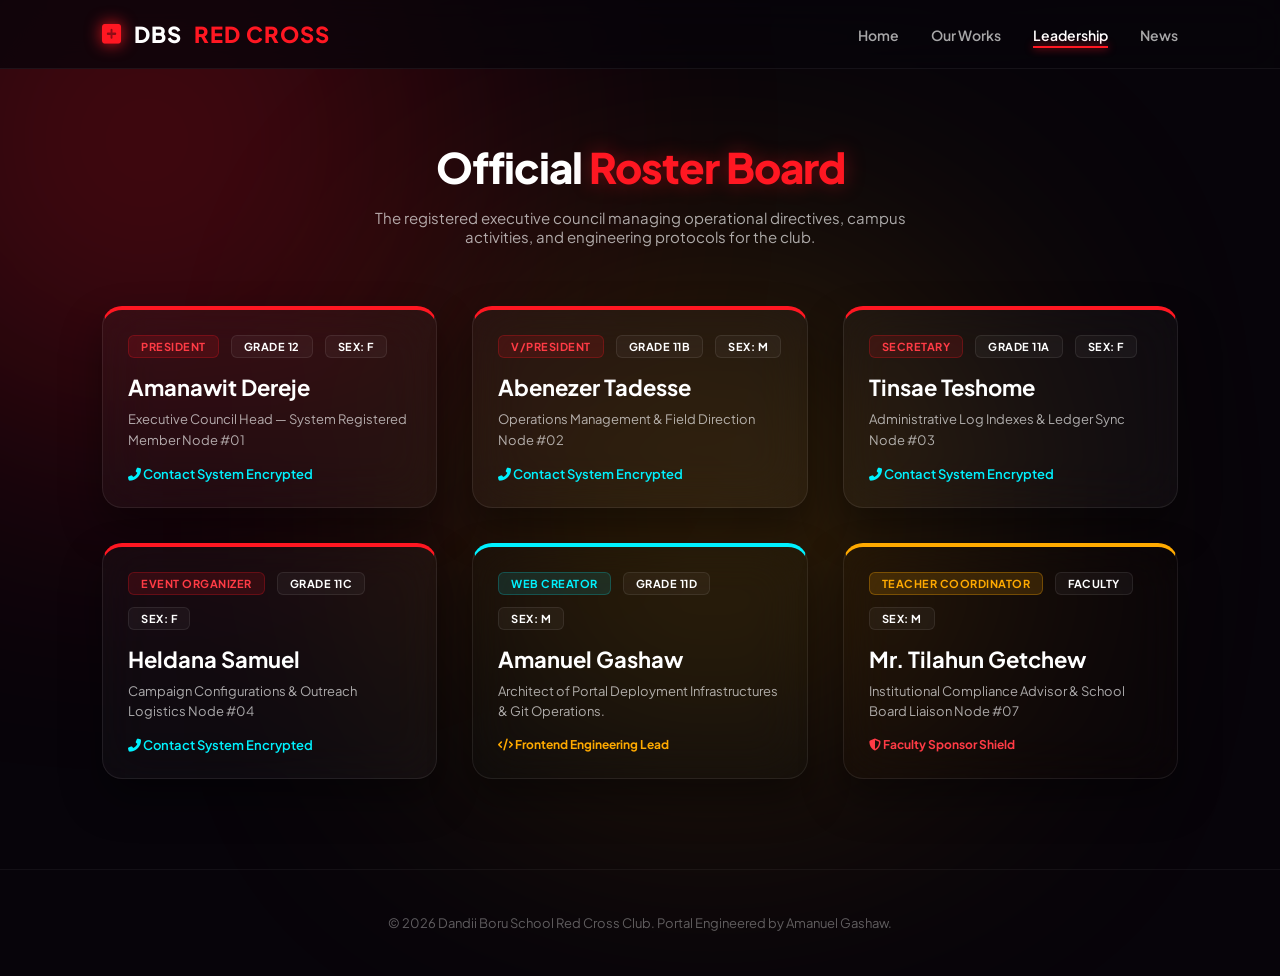
==== leadership.html @ 4b4bf2bd "Add files via upload" ====
<!DOCTYPE html>
<html lang="en">
<head>
    <meta charset="UTF-8">
    <meta name="viewport" content="width=device-width, initial-scale=1.0">
    <title>Club Leadership | Dandii Boru School Red Cross</title>
    <link rel="icon" type="image/svg+xml" href="data:image/svg+xml,<svg xmlns='http://www.w3.org/2000/svg' viewBox='0 0 24 24'><path fill='%23ff1722' d='M9 2h6v7h7v6h-7v7H9v-7H2V9h7V2z'/></svg>">
    <link rel="stylesheet" href="https://cdnjs.cloudflare.com/ajax/libs/font-awesome/6.4.0/css/all.min.css">
    <link rel="stylesheet" href="style.css">
</head>
<body>
    <div class="glow-orb orb-1"></div>
    <div class="glow-orb orb-3"></div>

    <nav class="navbar">
        <div class="logo"><i class="fas fa-plus-square"></i> DBS <span>RED CROSS</span></div>
        <ul class="nav-links">
            <li><a href="index.html">Home</a></li>
            <li><a href="works.html">Our Works</a></li>
            <li><a href="leadership.html" class="active">Leadership</a></li>
            <li><a href="news.html">News</a></li>
        </ul>
    </nav>

    <section class="menu-section" style="padding-top: 140px;">
        <h2 class="section-title">Official <span>Roster Board</span></h2>
        <p style="text-align: center; max-width: 600px; margin: 0 auto 60px auto; color: var(--text-muted); font-size: 15px;">
            The registered executive council managing operational directives, campus activities, and engineering protocols for the club.
        </p>
        
        <div class="menu-grid">
            <div class="glass-card menu-card" style="border-top: 4px solid var(--neon-crimson);">
                <div class="card-info">
                    <div class="meta-row"><span class="badge crimson">President</span><span class="badge dark">Grade 12</span><span class="badge dark">Sex: F</span></div>
                    <h3>Amanawit Dereje</h3>
                    <p style="font-size: 13px; margin-bottom: 15px; color: var(--text-muted);">Executive Council Head — System Registered Member Node #01</p>
                    <div style="font-size: 13px; color: var(--cyan-accent); font-weight: 600;"><i class="fas fa-phone-alt"></i> Contact System Encrypted</div>
                </div>
            </div>

            <div class="glass-card menu-card" style="border-top: 4px solid var(--neon-crimson);">
                <div class="card-info">
                    <div class="meta-row"><span class="badge crimson">V/President</span><span class="badge dark">Grade 11B</span><span class="badge dark">Sex: M</span></div>
                    <h3>Abenezer Tadesse</h3>
                    <p style="font-size: 13px; margin-bottom: 15px; color: var(--text-muted);">Operations Management & Field Direction Node #02</p>
                    <div style="font-size: 13px; color: var(--cyan-accent); font-weight: 600;"><i class="fas fa-phone-alt"></i> Contact System Encrypted</div>
                </div>
            </div>

            <div class="glass-card menu-card" style="border-top: 4px solid var(--neon-crimson);">
                <div class="card-info">
                    <div class="meta-row"><span class="badge crimson">Secretary</span><span class="badge dark">Grade 11A</span><span class="badge dark">Sex: F</span></div>
                    <h3>Tinsae Teshome</h3>
                    <p style="font-size: 13px; margin-bottom: 15px; color: var(--text-muted);">Administrative Log Indexes & Ledger Sync Node #03</p>
                    <div style="font-size: 13px; color: var(--cyan-accent); font-weight: 600;"><i class="fas fa-phone-alt"></i> Contact System Encrypted</div>
                </div>
            </div>

            <div class="glass-card menu-card" style="border-top: 4px solid var(--neon-crimson);">
                <div class="card-info">
                    <div class="meta-row"><span class="badge crimson">Event Organizer</span><span class="badge dark">Grade 11C</span><span class="badge dark">Sex: F</span></div>
                    <h3>Heldana Samuel</h3>
                    <p style="font-size: 13px; margin-bottom: 15px; color: var(--text-muted);">Campaign Configurations & Outreach Logistics Node #04</p>
                    <div style="font-size: 13px; color: var(--cyan-accent); font-weight: 600;"><i class="fas fa-phone-alt"></i> Contact System Encrypted</div>
                </div>
            </div>

            <div class="glass-card menu-card" style="border-top: 4px solid var(--cyan-accent); background: rgba(0, 242, 255, 0.01);">
                <div class="card-info">
                    <div class="meta-row"><span class="badge cyan">Web Creator</span><span class="badge dark">Grade 11D</span><span class="badge dark">Sex: M</span></div>
                    <h3>Amanuel Gashaw</h3>
                    <p style="font-size: 13px; margin-bottom: 15px; color: var(--text-muted);">Architect of Portal Deployment Infrastructures & Git Operations.</p>
                    <div style="font-size: 12px; color: var(--gold-accent); font-weight: 700;"><i class="fas fa-code"></i> Frontend Engineering Lead</div>
                </div>
            </div>

            <div class="glass-card menu-card" style="border-top: 4px solid var(--gold-accent); background: rgba(255, 170, 0, 0.01);">
                <div class="card-info">
                    <div class="meta-row"><span class="badge" style="background:rgba(255,170,0,0.15); color:var(--gold-accent); border-color:rgba(255,170,0,0.3);">Teacher Coordinator</span><span class="badge dark">Faculty</span><span class="badge dark">Sex: M</span></div>
                    <h3>Mr. Tilahun Getchew</h3>
                    <p style="font-size: 13px; margin-bottom: 15px; color: var(--text-muted);">Institutional Compliance Advisor & School Board Liaison Node #07</p>
                    <div style="font-size: 12px; color: #ff3b45; font-weight: 700;"><i class="fas fa-shield-alt"></i> Faculty Sponsor Shield</div>
                </div>
            </div>
        </div>
    </section>

    <footer class="footer">
        <p>&copy; 2026 Dandii Boru School Red Cross Club. Portal Engineered by Amanuel Gashaw.</p>
    </footer>
</body>
</html>
---- style.css ----
@import url('https://fonts.googleapis.com/css2?family=Plus+Jakarta+Sans:wght@300;400;500;600;700;800&display=swap');

:root {
    --bg-primary: #07040a;
    --card-bg: rgba(255, 255, 255, 0.03);
    --card-border: rgba(255, 255, 255, 0.08);
    --neon-crimson: #ff1722;
    --neon-glow: rgba(255, 23, 34, 0.4);
    --cyan-accent: #00f2ff;
    --gold-accent: #ffaa00;
    --text-main: #ffffff;
    --text-muted: rgba(255, 255, 255, 0.65);
}

* {
    margin: 0;
    padding: 0;
    box-sizing: border-box;
    font-family: 'Plus Jakarta Sans', sans-serif;
    scroll-behavior: smooth;
}

body {
    background: var(--bg-primary);
    color: var(--text-main);
    overflow-x: hidden;
    position: relative;
    min-height: 100vh;
}

.glow-orb {
    position: fixed;
    border-radius: 50%;
    filter: blur(160px);
    z-index: -1;
    opacity: 0.35;
    pointer-events: none;
    animation: pulseMesh 12s infinite alternate ease-in-out;
}
.orb-1 { width: 550px; height: 550px; background: var(--neon-crimson); top: -15%; left: -10%; }
.orb-2 { width: 450px; height: 450px; background: var(--cyan-accent); bottom: -10%; right: -5%; animation-delay: -4s; }
.orb-3 { width: 400px; height: 400px; background: var(--gold-accent); top: 35%; left: 40%; animation-delay: -8s; }

@keyframes pulseMesh {
    0% { transform: translateY(0) scale(1) rotate(0deg); }
    100% { transform: translateY(50px) scale(1.1) rotate(15deg); }
}

.navbar {
    display: flex;
    justify-content: space-between;
    align-items: center;
    padding: 20px 8%;
    background: rgba(7, 4, 10, 0.75);
    backdrop-filter: blur(20px);
    -webkit-backdrop-filter: blur(20px);
    position: fixed;
    width: 100%;
    top: 0;
    z-index: 1000;
    border-bottom: 1px solid rgba(255, 255, 255, 0.06);
}
.logo {
    font-size: 22px;
    font-weight: 800;
    letter-spacing: 1px;
    display: flex;
    align-items: center;
    gap: 12px;
}
.logo i {
    color: var(--neon-crimson);
    filter: drop-shadow(0 0 8px var(--neon-crimson));
}
.logo span { color: var(--neon-crimson); }

.nav-links { display: flex; list-style: none; gap: 32px; }
.nav-links a {
    color: var(--text-muted);
    text-decoration: none;
    font-weight: 600;
    font-size: 14px;
    transition: all 0.3s ease;
    position: relative;
    padding: 4px 0;
}
.nav-links a:hover, .nav-links a.active { color: var(--text-main); }
.nav-links a::after {
    content: '';
    position: absolute;
    bottom: 0;
    left: 0;
    width: 0;
    height: 2px;
    background: var(--neon-crimson);
    transition: width 0.3s ease;
    box-shadow: 0 0 8px var(--neon-crimson);
}
.nav-links a:hover::after, .nav-links a.active::after { width: 100%; }

.hero-section {
    min-height: 95vh;
    display: flex;
    align-items: center;
    justify-content: space-between;
    padding: 140px 8% 60px 8%;
    gap: 60px;
}
.hero-content { max-width: 620px; }
.neon-text {
    font-size: 56px;
    font-weight: 800;
    line-height: 1.15;
    margin-bottom: 25px;
    letter-spacing: -1.5px;
}
.neon-text .highlight {
    color: var(--neon-crimson);
    text-shadow: 0 0 30px var(--neon-glow);
}
.hero-subtitle {
    font-size: 16px;
    color: var(--text-muted);
    line-height: 1.75;
    margin-bottom: 40px;
}

.cta-container { display: flex; gap: 20px; flex-wrap: wrap; }
.btn {
    padding: 14px 32px;
    border-radius: 100px;
    text-decoration: none;
    font-weight: 600;
    font-size: 15px;
    transition: all 0.4s cubic-bezier(0.165, 0.84, 0.44, 1);
    display: inline-flex;
    align-items: center;
    gap: 12px;
    cursor: pointer;
    border: none;
}
.btn-primary {
    background: linear-gradient(135deg, var(--neon-crimson), #b5000b);
    color: white;
    box-shadow: 0 0 25px rgba(255, 23, 34, 0.35);
}
.btn-primary:hover {
    transform: translateY(-4px) scale(1.02);
    box-shadow: 0 0 35px rgba(255, 23, 34, 0.6);
}
.btn-secondary {
    background: rgba(255, 255, 255, 0.05);
    color: white;
    border: 1px solid rgba(255, 255, 255, 0.15);
}
.btn-secondary:hover {
    background: white;
    color: var(--bg-primary);
    transform: translateY(-4px);
}

.hero-visual-container { flex: 1; display: flex; justify-content: center; }
.visual-card {
    background: var(--card-bg);
    backdrop-filter: blur(25px);
    -webkit-backdrop-filter: blur(25px);
    border: 1px solid var(--card-border);
    border-radius: 24px;
    padding: 16px;
    max-width: 460px;
    position: relative;
    box-shadow: 0 30px 60px rgba(0,0,0,0.6);
    transition: all 0.4s cubic-bezier(0.165, 0.84, 0.44, 1);
}
.visual-card:hover {
    transform: rotateX(4deg) rotateY(-4deg) translateY(-8px);
    border-color: rgba(255, 23, 34, 0.3);
    box-shadow: 0 40px 70px rgba(255, 23, 34, 0.15);
}
.hero-image { width: 100%; height: auto; border-radius: 16px; display: block; }
.floating-badge {
    position: absolute;
    bottom: -15px;
    left: -15px;
    background: linear-gradient(135deg, var(--neon-crimson), #7a0006);
    padding: 12px 24px;
    border-radius: 16px;
    display: flex;
    align-items: center;
    gap: 10px;
    font-weight: 700;
    font-size: 13px;
    box-shadow: 0 12px 30px rgba(255, 23, 34, 0.45);
}

.menu-section { padding: 90px 8%; }
.section-title {
    text-align: center;
    font-size: 42px;
    font-weight: 800;
    margin-bottom: 15px;
    letter-spacing: -1px;
}
.section-title span {
    color: var(--neon-crimson);
    text-shadow: 0 0 20px var(--neon-glow);
}
.menu-grid {
    display: grid;
    grid-template-columns: repeat(auto-fit, minmax(320px, 1fr));
    gap: 35px;
}

.glass-card {
    background: var(--card-bg);
    backdrop-filter: blur(25px);
    -webkit-backdrop-filter: blur(25px);
    border: 1px solid var(--card-border);
    border-radius: 20px;
    box-shadow: 0 20px 40px rgba(0,0,0,0.4);
    transition: all 0.4s cubic-bezier(0.165, 0.84, 0.44, 1);
}
.menu-card { overflow: hidden; position: relative; }
.menu-card:hover {
    transform: translateY(-8px);
    border-color: rgba(255, 23, 34, 0.3);
    box-shadow: 0 20px 40px rgba(255, 23, 34, 0.12);
}
.card-img-container { width: 100%; height: 240px; overflow: hidden; padding: 12px 12px 0 12px; position: relative; }
.card-image { width: 100%; height: 100%; object-fit: cover; border-radius: 12px; transition: transform 0.5s ease; }
.menu-card:hover .card-image { transform: scale(1.04); }

.card-info { padding: 25px; }
.card-info h3 { font-size: 22px; font-weight: 700; margin-bottom: 8px; color: var(--text-main); }
.card-info p { font-size: 14px; color: var(--text-muted); line-height: 1.6; }

.meta-row { display: flex; gap: 12px; margin-bottom: 15px; flex-wrap: wrap; }
.badge {
    padding: 4px 12px;
    border-radius: 6px;
    font-size: 11px;
    font-weight: 700;
    text-transform: uppercase;
    letter-spacing: 0.5px;
    border: 1px solid rgba(255,255,255,0.08);
}
.badge.crimson { background: rgba(255, 23, 34, 0.12); color: #ff3b45; border-color: rgba(255, 23, 34, 0.25); }
.badge.cyan { background: rgba(0, 242, 255, 0.1); color: var(--cyan-accent); border-color: rgba(0, 242, 255, 0.2); }
.badge.dark { background: rgba(255,255,255,0.04); color: var(--text-main); }

.dropdown-card {
    background: rgba(255, 255, 255, 0.02);
    border: 1px solid rgba(255, 255, 255, 0.06);
    border-left: 4px solid rgba(255, 255, 255, 0.2);
    border-radius: 14px;
    margin-bottom: 25px;
    overflow: hidden;
    transition: all 0.3s cubic-bezier(0.165, 0.84, 0.44, 1);
}
.dropdown-card:hover {
    background: rgba(255, 255, 255, 0.04);
    border-left-color: var(--neon-crimson);
}
.dropdown-header {
    width: 100%;
    background: none;
    border: none;
    padding: 24px 30px;
    text-align: left;
    cursor: pointer;
    display: flex;
    justify-content: space-between;
    align-items: center;
}
.header-left { display: flex; align-items: center; gap: 16px; flex-wrap: wrap; }
.dropdown-header .title-txt { font-size: 1.2rem; font-weight: 700; color: #fff; }
.dropdown-header .icon { color: rgba(255,255,255,0.3); font-size: 14px; transition: transform 0.3s; }

.dropdown-content {
    max-height: 0;
    overflow: hidden;
    transition: max-height 0.4s cubic-bezier(0, 1, 0, 1);
    background: rgba(0, 0, 0, 0.25);
}
.content-inner { padding: 30px; }
.content-inner p { color: var(--text-muted); line-height: 1.75; margin-bottom: 25px; font-size: 15px; }

.photo-scroll-row { display: flex; gap: 20px; overflow-x: auto; padding-bottom: 15px; }
.photo-scroll-row::-webkit-scrollbar { height: 6px; }
.photo-scroll-row::-webkit-scrollbar-track { background: rgba(255,255,255,0.01); }
.photo-scroll-row::-webkit-scrollbar-thumb { background: rgba(255,255,255,0.12); border-radius: 10px; }
.photo-scroll-row::-webkit-scrollbar-thumb:hover { background: var(--neon-crimson); }

.img-box { flex: 0 0 290px; background: rgba(255,255,255,0.01); border-radius: 12px; overflow: hidden; border: 1px solid rgba(255,255,255,0.06); }
.img-box img, .img-box video { width: 100%; height: 185px; object-fit: cover; display: block; }
.img-box .caption { padding: 12px; font-size: 12px; color: var(--text-muted); text-align: center; background: rgba(0,0,0,0.3); font-weight: 600; }

.dropdown-card.active { border-left-color: var(--neon-crimson); background: rgba(255, 255, 255, 0.04); box-shadow: 0 15px 30px rgba(0,0,0,0.3); }
.dropdown-card.active .dropdown-content { max-height: 2000px; transition: max-height 0.5s cubic-bezier(1, 0, 1, 0); }
.dropdown-card.active .icon { transform: rotate(180deg); color: var(--neon-crimson); }

.order-section { padding: 40px 8% 100px 8%; display: flex; justify-content: center; }
.simulation-box { width: 100%; max-width: 700px; padding: 45px; border: 1px solid rgba(255, 23, 34, 0.2); }
.neon-text-sm { font-size: 24px; color: var(--neon-crimson); margin-bottom: 8px; font-weight: 700; text-shadow: 0 0 15px var(--neon-glow); }
.simulation-desc { color: var(--text-muted); font-size: 14px; margin-bottom: 30px; }
.order-details { background: rgba(0, 0, 0, 0.3); border-radius: 14px; padding: 22px; margin-bottom: 25px; border: 1px solid rgba(255,255,255,0.05); }
.detail-row { display: flex; justify-content: space-between; margin-bottom: 12px; font-size: 15px; }
.detail-row:last-child { margin-bottom: 0; padding-top: 12px; border-top: 1px solid rgba(255, 255, 255, 0.05); }
.neon-price { color: var(--cyan-accent); }

.sim-terminal { background: #030205; border-radius: 14px; border: 1px solid rgba(255, 255, 255, 0.07); font-family: 'Courier New', Courier, monospace; margin-bottom: 25px; overflow: hidden; box-shadow: inset 0 0 20px rgba(0,0,0,0.8); }
.terminal-header { background: rgba(255, 255, 255, 0.02); padding: 12px 18px; display: flex; align-items: center; gap: 8px; border-bottom: 1px solid rgba(255, 255, 255, 0.06); }
.dot { width: 11px; height: 11px; border-radius: 50%; }
.dot.red { background: #ff5f56; }
.dot.yellow { background: #ffbd2e; }
.dot.green { background: #27c93f; }
.terminal-title { font-size: 12px; color: rgba(255,255,255,0.35); margin-left: 5px; }
.sim-terminal pre { padding: 22px; color: #a6e22e; font-size: 13.5px; white-space: pre-wrap; line-height: 1.5; }

.btn:disabled {
    background: rgba(255, 255, 255, 0.04);
    color: rgba(255, 255, 255, 0.2);
    cursor: not-allowed;
    box-shadow: none;
    border: 1px solid transparent;
}

.footer { text-align: center; padding: 45px; color: rgba(255, 255, 255, 0.35); font-size: 13px; border-top: 1px solid rgba(255, 255, 255, 0.05); }

@media (max-width: 968px) {
    .hero-section { flex-direction: column; text-align: center; padding-top: 130px; gap: 40px; }
    .cta-container { justify-content: center; }
    .neon-text { font-size: 42px; }
}
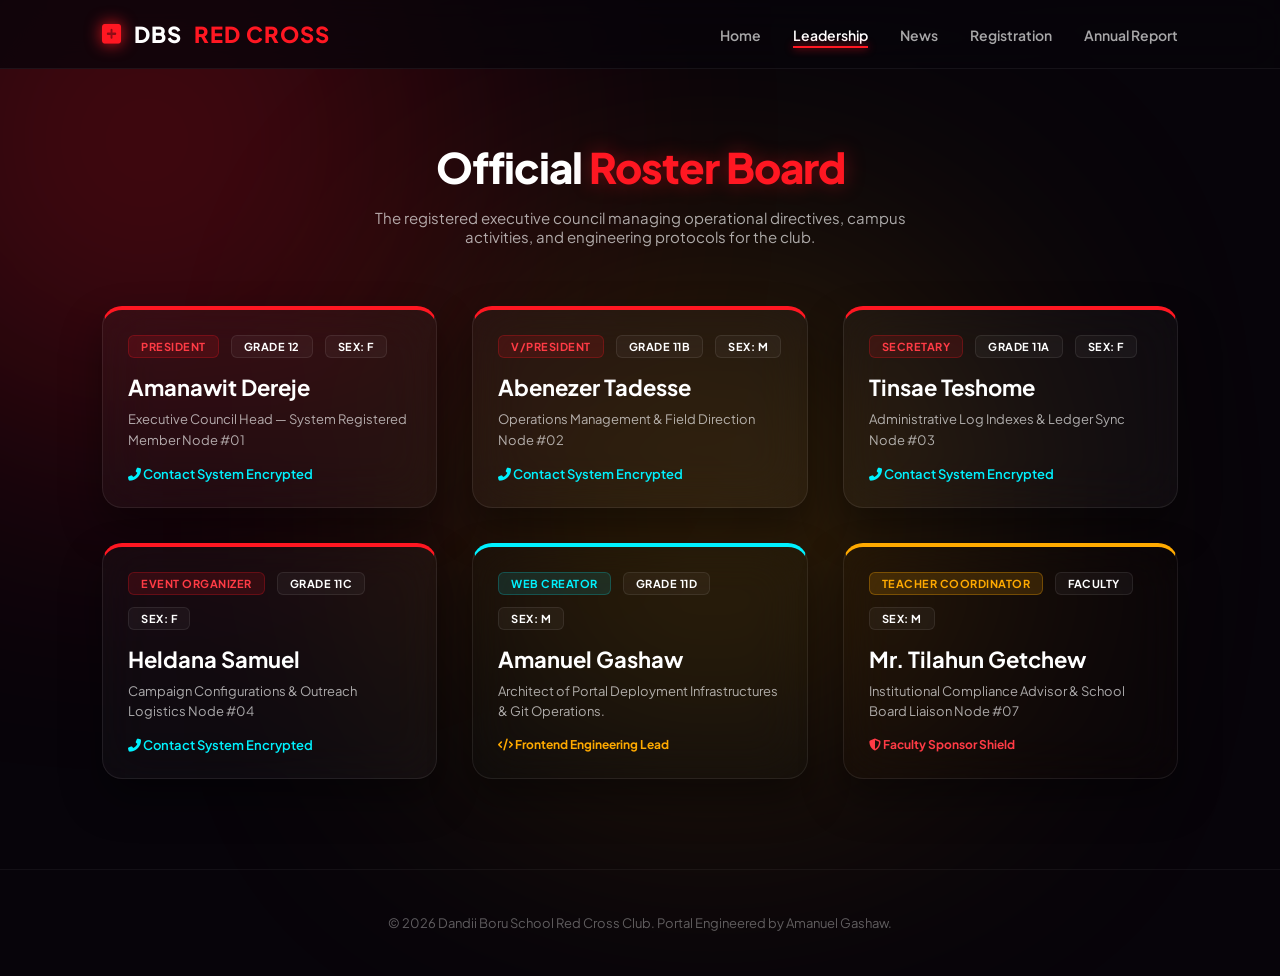
==== commit 295346ab: "Update leadership.html" ====
--- a/leadership.html
+++ b/leadership.html
@@ -12,15 +12,16 @@
     <div class="glow-orb orb-1"></div>
     <div class="glow-orb orb-3"></div>
 
-    <nav class="navbar">
-        <div class="logo"><i class="fas fa-plus-square"></i> DBS <span>RED CROSS</span></div>
-        <ul class="nav-links">
-            <li><a href="index.html">Home</a></li>
-            <li><a href="works.html">Our Works</a></li>
-            <li><a href="leadership.html" class="active">Leadership</a></li>
-            <li><a href="news.html">News</a></li>
-        </ul>
-    </nav>
+<nav class="navbar">
+    <div class="logo"><i class="fas fa-plus-square"></i> DBS <span>RED CROSS</span></div>
+    <ul class="nav-links">
+        <li><a href="index.html">Home</a></li>
+        <li><a href="leadership.html" class="active">Leadership</a></li>
+        <li><a href="news.html">News</a></li>
+        <li><a href="registration.html">Registration</a></li>
+        <li><a href="report.html">Annual Report</a></li>
+    </ul>
+</nav>
 
     <section class="menu-section" style="padding-top: 140px;">
         <h2 class="section-title">Official <span>Roster Board</span></h2>
@@ -89,4 +90,4 @@
         <p>&copy; 2026 Dandii Boru School Red Cross Club. Portal Engineered by Amanuel Gashaw.</p>
     </footer>
 </body>
-</html>+</html>
